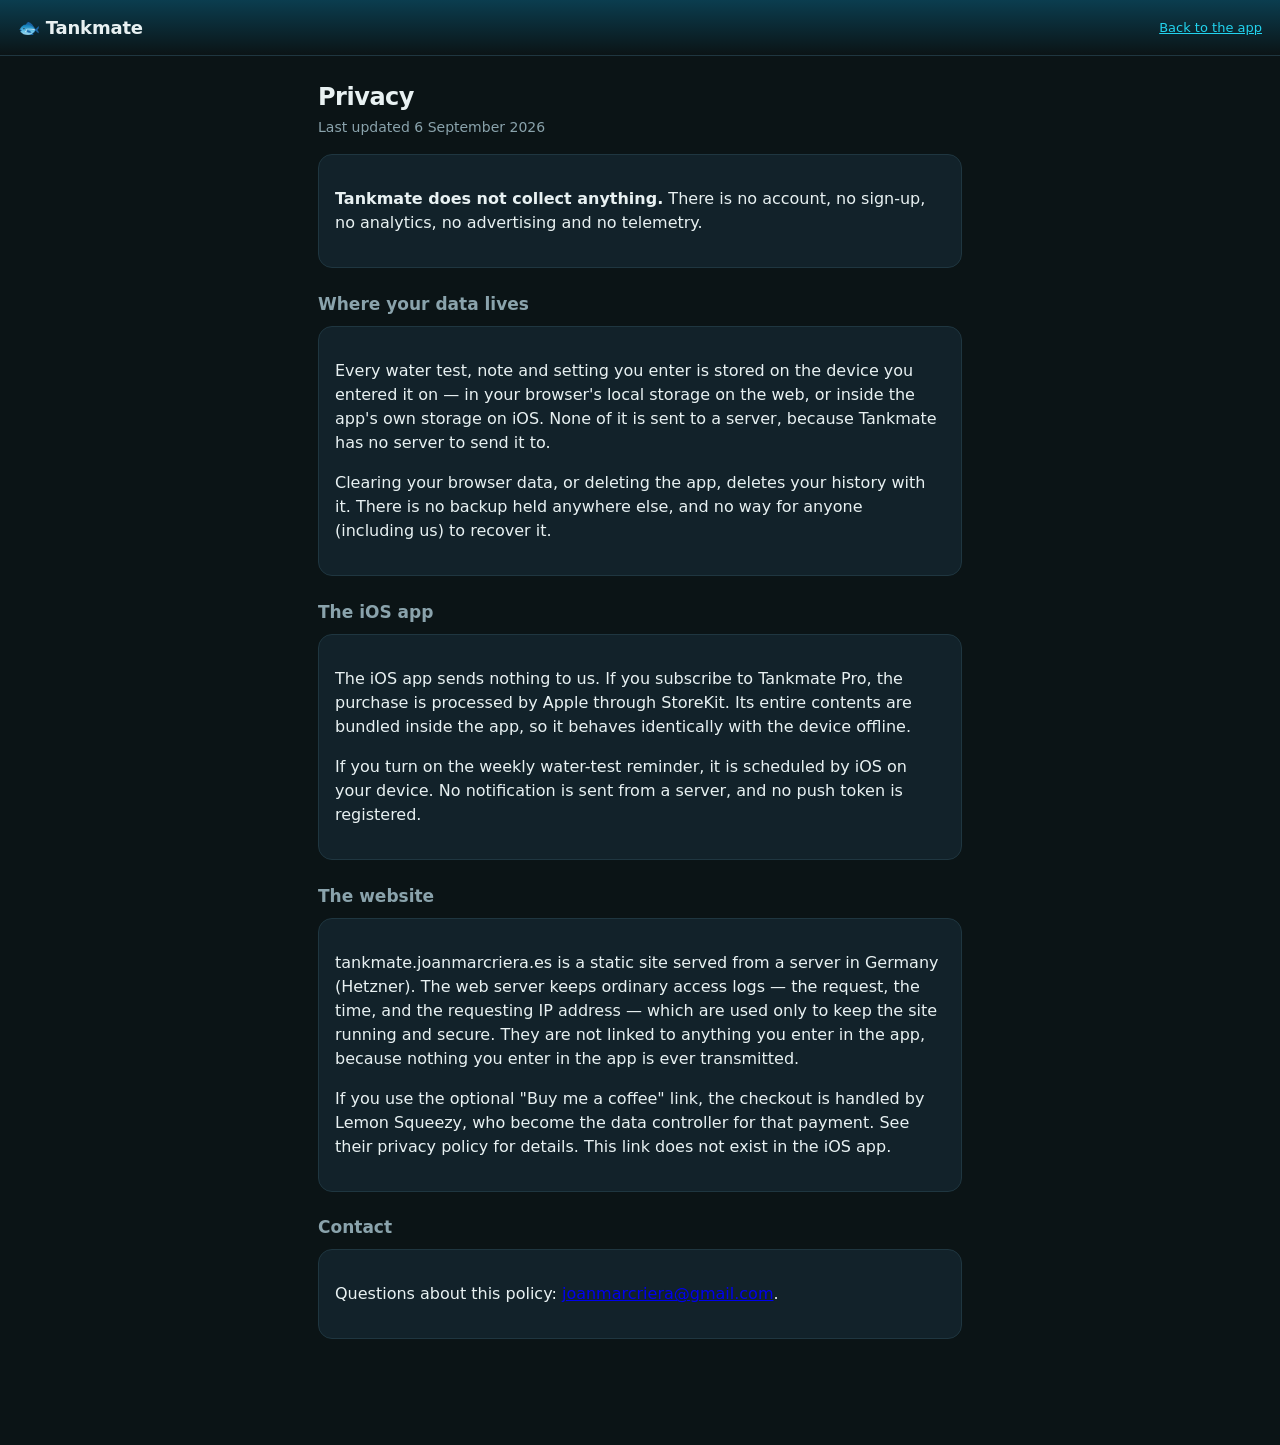
==== privacy/index.html @ 929bdd1d "docs(privacy): stop claiming the iOS app makes no network requests The app uses StoreKit for the opt" ====
<!doctype html>
<html lang="en">
<head>
<meta charset="utf-8">
<meta name="viewport" content="width=device-width, initial-scale=1, viewport-fit=cover">
<meta name="theme-color" content="#0b3d4f">
<title>Privacy — Tankmate</title>
<link rel="stylesheet" href="../styles.css">
</head>
<body>
<header>
  <div class="brand">🐟 <b>Tankmate</b></div>
  <div class="tankname"><a href="../" style="color:var(--acc)">Back to the app</a></div>
</header>
<main>
  <h1>Privacy</h1>
  <p class="sub">Last updated 6 September 2026</p>

  <div class="card">
    <p><b>Tankmate does not collect anything.</b> There is no account, no sign-up, no analytics,
    no advertising and no telemetry.</p>
  </div>

  <h2>Where your data lives</h2>
  <div class="card">
    <p>Every water test, note and setting you enter is stored on the device you entered it on —
    in your browser's local storage on the web, or inside the app's own storage on iOS. None of it
    is sent to a server, because Tankmate has no server to send it to.</p>
    <p>Clearing your browser data, or deleting the app, deletes your history with it. There is no
    backup held anywhere else, and no way for anyone (including us) to recover it.</p>
  </div>

  <h2>The iOS app</h2>
  <div class="card">
    <p>The iOS app sends nothing to us. If you subscribe to Tankmate Pro, the purchase is
    processed by Apple through StoreKit. Its entire contents are bundled inside the
    app, so it behaves identically with the device offline.</p>
    <p>If you turn on the weekly water-test reminder, it is scheduled by iOS on your device.
    No notification is sent from a server, and no push token is registered.</p>
  </div>

  <h2>The website</h2>
  <div class="card">
    <p>tankmate.joanmarcriera.es is a static site served from a server in Germany (Hetzner). The
    web server keeps ordinary access logs — the request, the time, and the requesting IP address —
    which are used only to keep the site running and secure. They are not linked to anything you
    enter in the app, because nothing you enter in the app is ever transmitted.</p>
    <p>If you use the optional "Buy me a coffee" link, the checkout is handled by Lemon Squeezy,
    who become the data controller for that payment. See their privacy policy for details. This
    link does not exist in the iOS app.</p>
  </div>

  <h2>Contact</h2>
  <div class="card">
    <p>Questions about this policy: <a href="mailto:joanmarcriera@gmail.com">joanmarcriera@gmail.com</a>.</p>
  </div>
</main>
</body>
</html>
---- styles.css ----
:root{
  --bg:#0b1416; --panel:#12222a; --panel2:#0f1c22; --line:#1f3640; --ink:#e8f1f2; --mut:#8aa3ac;
  --good:#34d399; --warn:#fbbf24; --bad:#f87171; --acc:#22d3ee; --acc-d:#0b3d4f;
}
*{box-sizing:border-box} html,body{margin:0}
body{font:16px/1.5 system-ui,-apple-system,Segoe UI,Roboto,sans-serif;background:var(--bg);color:var(--ink);padding-bottom:74px}
/* The top padding picks up the device's safe-area inset so the header clears the
   status bar / Dynamic Island when Tankmate runs full-screen: added to the Home
   Screen on iOS, or inside the native iOS app. env() is 0 in a normal browser
   tab, so this is a no-op on the website. */
header{position:sticky;top:0;z-index:5;display:flex;justify-content:space-between;align-items:center;
  padding:14px 18px;padding-top:calc(14px + env(safe-area-inset-top));
  background:linear-gradient(180deg,var(--acc-d),#0b1416);border-bottom:1px solid var(--line)}
.brand{font-size:18px} .brand b{letter-spacing:-.01em}
.tankname{font-size:13px;color:var(--mut)}
main{max-width:680px;margin:0 auto;padding:18px}
.tab{display:none} .tab.active{display:block;animation:f .2s ease}
@keyframes f{from{opacity:0;transform:translateY(4px)}to{opacity:1}}
h1{font-size:24px;margin:.2em 0 .1em;letter-spacing:-.02em} h2{font-size:17px;margin:1.4em 0 .5em;color:var(--mut)}
.sub{color:var(--mut);margin:0 0 16px;font-size:14px} em{color:var(--acc);font-style:normal}
.card{background:var(--panel);border:1px solid var(--line);border-radius:14px;padding:16px;margin-bottom:14px}
.card.hero{background:linear-gradient(135deg,#123,var(--panel));border-color:var(--acc-d)}
label{display:block;font-size:12px;color:var(--mut);margin:0 0 4px}
input,textarea,select{width:100%;padding:11px;border-radius:9px;border:1px solid var(--line);background:var(--panel2);color:var(--ink);font:inherit}
.row{margin-bottom:12px} .grid2{display:grid;grid-template-columns:1fr 1fr;gap:12px;margin-bottom:12px}
textarea{min-height:54px;margin-bottom:12px;resize:vertical}
button{cursor:pointer;border:none;border-radius:10px;background:var(--acc);color:#022;font-weight:700;padding:12px 16px;font-size:15px;width:100%}
button:hover{filter:brightness(1.08)}
.verdict{border-left:4px solid var(--mut);border-radius:10px;padding:12px 14px;margin:10px 0;background:var(--panel)}
.verdict.good{border-color:var(--good)} .verdict.warn{border-color:var(--warn)} .verdict.bad{border-color:var(--bad)}
.verdict .top{display:flex;justify-content:space-between;align-items:baseline;font-weight:700}
.verdict .v{font-size:13px;padding:2px 8px;border-radius:99px}
.verdict.good .v{background:rgba(52,211,153,.15);color:var(--good)}
.verdict.warn .v{background:rgba(251,191,36,.15);color:var(--warn)}
.verdict.bad .v{background:rgba(248,113,113,.15);color:var(--bad)}
.verdict p{margin:.4em 0 0;font-size:14px;color:var(--ink)}
.verdict .act{margin-top:.5em;font-size:13px;color:var(--mut)}
.history .h{display:flex;justify-content:space-between;padding:10px 0;border-bottom:1px dashed var(--line);font-size:14px}
.history .h .d{color:var(--mut)} .history .h .vals{font-variant-numeric:tabular-nums}
.dot{display:inline-block;width:9px;height:9px;border-radius:99px;margin-left:5px;vertical-align:middle}
.dot.good{background:var(--good)} .dot.warn{background:var(--warn)} .dot.bad{background:var(--bad)}
.trend{display:flex;justify-content:space-between;align-items:center}
.trend .big{font-size:26px;font-weight:800} .trend small{color:var(--mut)}
.pb{border:1px solid var(--line);border-radius:12px;margin-bottom:10px;overflow:hidden}
.pb summary{padding:14px;font-weight:700;cursor:pointer;list-style:none;display:flex;justify-content:space-between}
.pb summary::-webkit-details-marker{display:none}
.pb[open] summary{border-bottom:1px solid var(--line)}
.pb .body{padding:14px} .pb .first{color:var(--bad);font-weight:600} .pb .then{color:var(--mut);font-size:14px;margin-top:6px}
.rot{display:flex;justify-content:space-between;padding:11px 14px;border:1px solid var(--line);border-radius:10px;margin-bottom:8px}
.rot.today{border-color:var(--acc);background:rgba(34,211,238,.07)}
.rot .day{font-weight:700;width:46px} .rot .food{flex:1} .rot .port{color:var(--mut);font-size:13px;text-align:right}
.sheet{background:#fff;color:#111;border-radius:12px;padding:20px;font-size:14px;line-height:1.6}
.sheet h3{margin:.2em 0} .sheet ul{padding-left:18px} .sheet .box{border:1px dashed #999;border-radius:8px;padding:10px;margin:10px 0}
.sheet .print{background:#0b3d4f;color:#fff}
.tabbar{position:fixed;bottom:0;left:0;right:0;display:flex;background:var(--panel2);border-top:1px solid var(--line);padding-bottom:env(safe-area-inset-bottom)}
.tabbar button{flex:1;background:none;color:var(--mut);font-weight:600;font-size:11px;display:flex;flex-direction:column;align-items:center;gap:2px;padding:9px 0;border-radius:0}
.tabbar button span{font-size:11px} .tabbar button.active{color:var(--acc)}
canvas{width:100%} .legend{display:flex;gap:14px;flex-wrap:wrap;font-size:12px;color:var(--mut);margin-top:8px}
.legend i{display:inline-block;width:10px;height:3px;margin-right:4px;vertical-align:middle}
.empty{color:var(--mut);font-size:14px;text-align:center;padding:20px}
/* Native-iOS tank switcher (only rendered when the shell reports itself). */
#tankswitch{background:var(--panel);color:var(--ink);border:1px solid var(--line);border-radius:8px;
  font:inherit;font-size:13px;padding:4px 6px;max-width:42vw}
/* Install nudge: dismissible bar above the tab bar, shown after the first saved test. */
.nudge{position:fixed;left:0;right:0;bottom:calc(58px + env(safe-area-inset-bottom));z-index:5;display:flex;align-items:center;gap:8px;
  max-width:680px;margin:0 auto;padding:10px 12px;background:var(--panel2);border:1px solid var(--acc);border-radius:10px;font-size:13px}
.nudge[hidden]{display:none}
/* Bar (~45px; ~75px when the text wraps on narrow screens) sits above the 58px tab bar: keep content scrollable past it. */
body.has-nudge{padding-bottom:calc(150px + env(safe-area-inset-bottom))}
.nudge span{flex:1} .nudge button{flex:none;width:auto;padding:6px 10px;font-size:13px}
.nudge #nudge-close{background:none;color:var(--mut)}
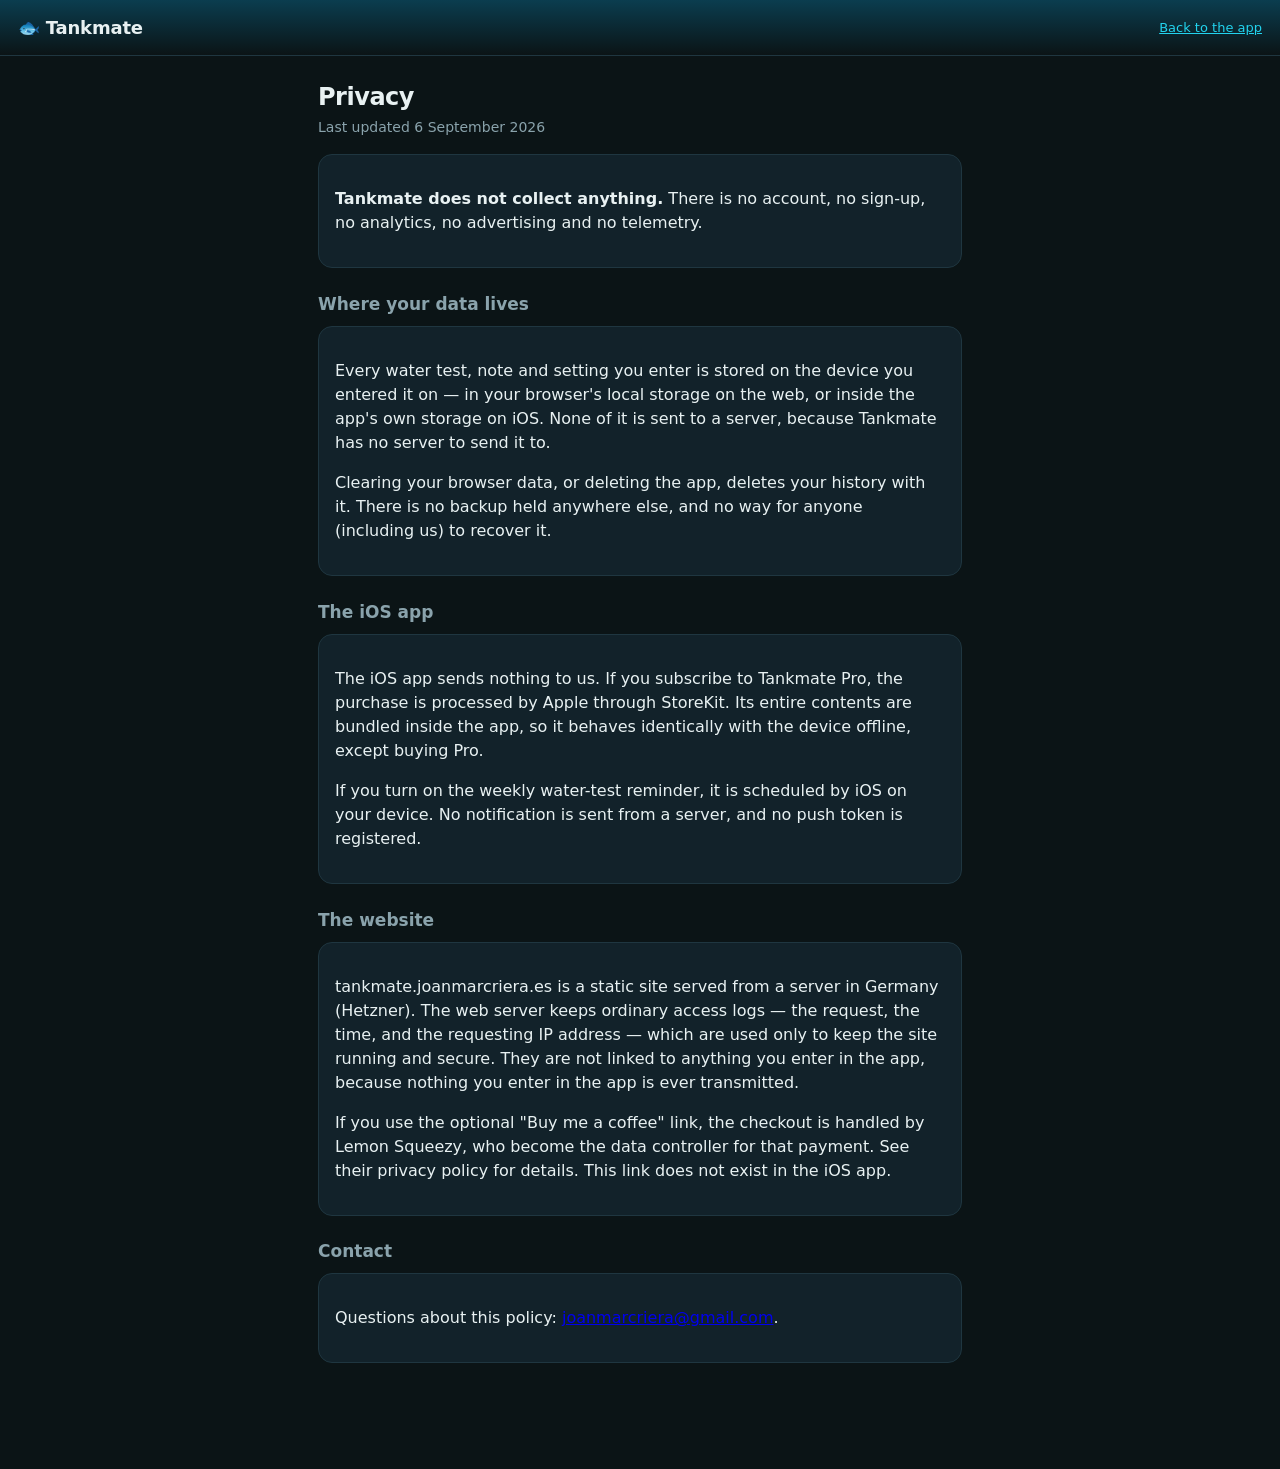
==== commit 1c2cf361: "docs(privacy): note that buying Pro needs a connection The App Store description and the privacy pag" ====
--- a/privacy/index.html
+++ b/privacy/index.html
@@ -34,7 +34,7 @@
   <div class="card">
     <p>The iOS app sends nothing to us. If you subscribe to Tankmate Pro, the purchase is
     processed by Apple through StoreKit. Its entire contents are bundled inside the
-    app, so it behaves identically with the device offline.</p>
+    app, so it behaves identically with the device offline, except buying Pro.</p>
     <p>If you turn on the weekly water-test reminder, it is scheduled by iOS on your device.
     No notification is sent from a server, and no push token is registered.</p>
   </div>
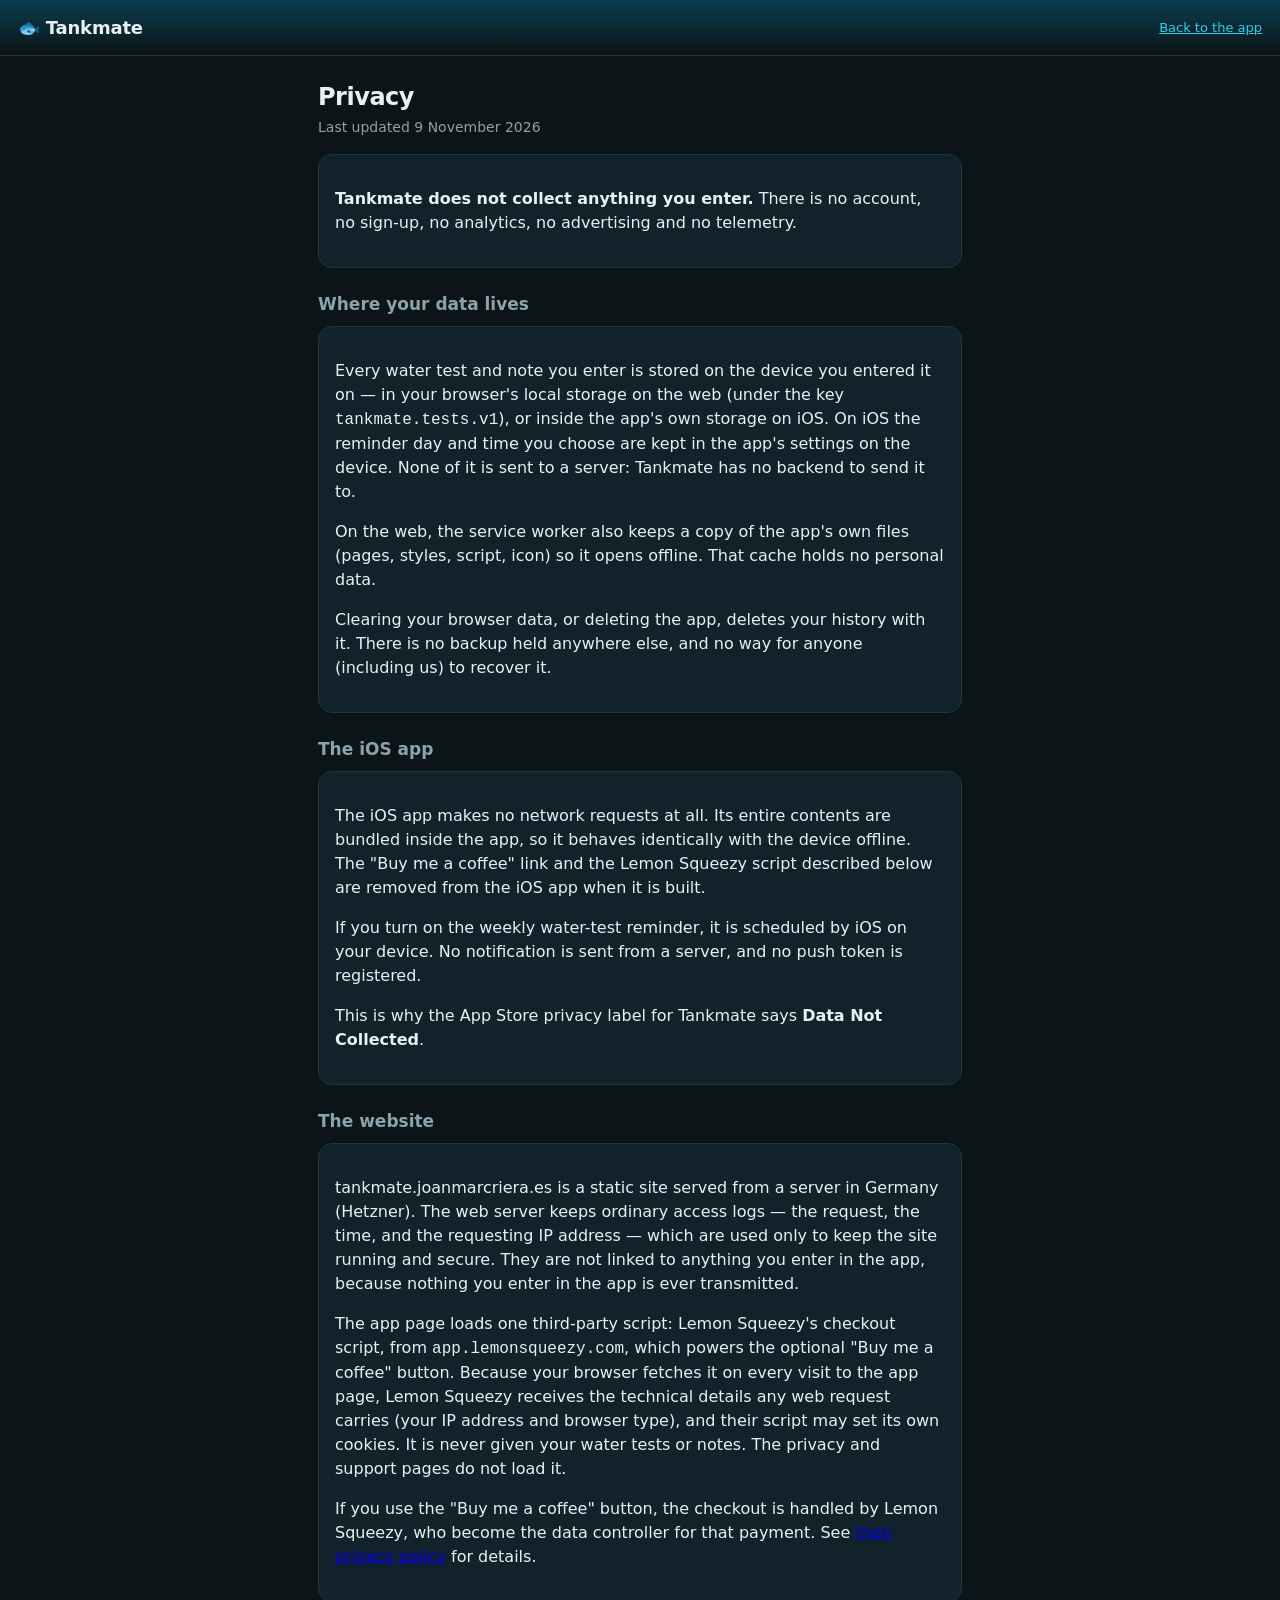
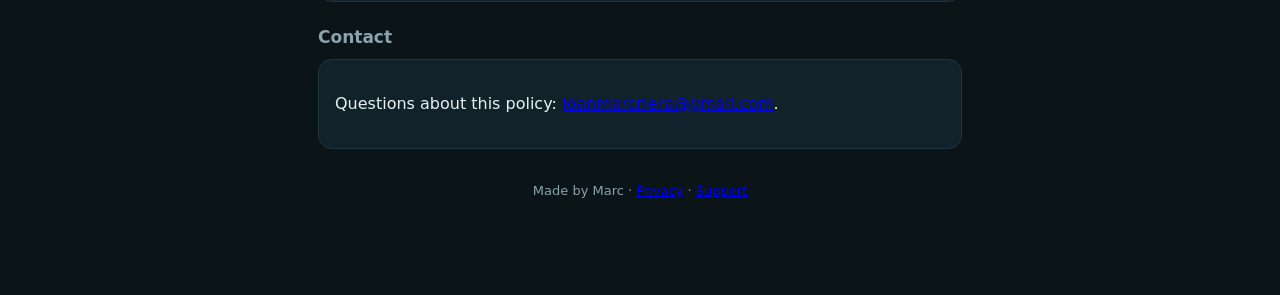
==== commit e63d02ff: "docs(site): make the privacy and support pages match what the app does Privacy: disclose the Lemon S" ====
--- a/privacy/index.html
+++ b/privacy/index.html
@@ -5,6 +5,14 @@
 <meta name="viewport" content="width=device-width, initial-scale=1, viewport-fit=cover">
 <meta name="theme-color" content="#0b3d4f">
 <title>Privacy — Tankmate</title>
+<meta name="description" content="What Tankmate stores, where it lives, and what the website and the iOS app send: nothing you enter ever leaves your device.">
+<link rel="canonical" href="https://tankmate.joanmarcriera.es/privacy/">
+<meta property="og:type" content="website">
+<meta property="og:site_name" content="Tankmate">
+<meta property="og:title" content="Privacy — Tankmate">
+<meta property="og:description" content="What Tankmate stores, where it lives, and what the website and the iOS app send: nothing you enter ever leaves your device.">
+<meta property="og:url" content="https://tankmate.joanmarcriera.es/privacy/">
+<link rel="icon" href="../icon.svg" type="image/svg+xml">
 <link rel="stylesheet" href="../styles.css">
 </head>
 <body>
@@ -14,29 +22,33 @@
 </header>
 <main>
   <h1>Privacy</h1>
-  <p class="sub">Last updated 6 September 2026</p>
+  <p class="sub">Last updated 9 November 2026</p>
 
   <div class="card">
-    <p><b>Tankmate does not collect anything.</b> There is no account, no sign-up, no analytics,
-    no advertising and no telemetry.</p>
+    <p><b>Tankmate does not collect anything you enter.</b> There is no account, no sign-up, no
+    analytics, no advertising and no telemetry.</p>
   </div>
 
   <h2>Where your data lives</h2>
   <div class="card">
-    <p>Every water test, note and setting you enter is stored on the device you entered it on —
-    in your browser's local storage on the web, or inside the app's own storage on iOS. None of it
-    is sent to a server, because Tankmate has no server to send it to.</p>
+    <p>Every water test and note you enter is stored on the device you entered it on — in your
+    browser's local storage on the web (under the key <code>tankmate.tests.v1</code>), or inside
+    the app's own storage on iOS. On iOS the reminder day and time you choose are kept in the app's
+    settings on the device. None of it is sent to a server: Tankmate has no backend to send it to.</p>
+    <p>On the web, the service worker also keeps a copy of the app's own files (pages, styles,
+    script, icon) so it opens offline. That cache holds no personal data.</p>
     <p>Clearing your browser data, or deleting the app, deletes your history with it. There is no
     backup held anywhere else, and no way for anyone (including us) to recover it.</p>
   </div>
 
   <h2>The iOS app</h2>
   <div class="card">
-    <p>The iOS app sends nothing to us. If you subscribe to Tankmate Pro, the purchase is
-    processed by Apple through StoreKit. Its entire contents are bundled inside the
-    app, so it behaves identically with the device offline, except buying Pro.</p>
+    <p>The iOS app makes no network requests at all. Its entire contents are bundled inside the
+    app, so it behaves identically with the device offline. The "Buy me a coffee" link and the
+    Lemon Squeezy script described below are removed from the iOS app when it is built.</p>
     <p>If you turn on the weekly water-test reminder, it is scheduled by iOS on your device.
     No notification is sent from a server, and no push token is registered.</p>
+    <p>This is why the App Store privacy label for Tankmate says <b>Data Not Collected</b>.</p>
   </div>
 
   <h2>The website</h2>
@@ -45,15 +57,24 @@
     web server keeps ordinary access logs — the request, the time, and the requesting IP address —
     which are used only to keep the site running and secure. They are not linked to anything you
     enter in the app, because nothing you enter in the app is ever transmitted.</p>
-    <p>If you use the optional "Buy me a coffee" link, the checkout is handled by Lemon Squeezy,
-    who become the data controller for that payment. See their privacy policy for details. This
-    link does not exist in the iOS app.</p>
+    <p>The app page loads one third-party script: Lemon Squeezy's checkout script, from
+    <code>app.lemonsqueezy.com</code>, which powers the optional "Buy me a coffee" button. Because
+    your browser fetches it on every visit to the app page, Lemon Squeezy receives the technical
+    details any web request carries (your IP address and browser type), and their script may set
+    its own cookies. It is never given your water tests or notes. The privacy and support pages do
+    not load it.</p>
+    <p>If you use the "Buy me a coffee" button, the checkout is handled by Lemon Squeezy, who
+    become the data controller for that payment. See
+    <a href="https://www.lemonsqueezy.com/privacy">their privacy policy</a> for details.</p>
   </div>
 
   <h2>Contact</h2>
   <div class="card">
     <p>Questions about this policy: <a href="mailto:joanmarcriera@gmail.com">joanmarcriera@gmail.com</a>.</p>
   </div>
+<footer style="text-align:center;color:var(--mut);font-size:13px;padding:18px 0 4px">
+    Made by Marc · <a href="../privacy/">Privacy</a> · <a href="../support/">Support</a>
+  </footer>
 </main>
 </body>
 </html>
--- a/styles.css
+++ b/styles.css
@@ -58,14 +58,7 @@
 canvas{width:100%} .legend{display:flex;gap:14px;flex-wrap:wrap;font-size:12px;color:var(--mut);margin-top:8px}
 .legend i{display:inline-block;width:10px;height:3px;margin-right:4px;vertical-align:middle}
 .empty{color:var(--mut);font-size:14px;text-align:center;padding:20px}
-/* Native-iOS tank switcher (only rendered when the shell reports itself). */
-#tankswitch{background:var(--panel);color:var(--ink);border:1px solid var(--line);border-radius:8px;
-  font:inherit;font-size:13px;padding:4px 6px;max-width:42vw}
-/* Install nudge: dismissible bar above the tab bar, shown after the first saved test. */
-.nudge{position:fixed;left:0;right:0;bottom:calc(58px + env(safe-area-inset-bottom));z-index:5;display:flex;align-items:center;gap:8px;
-  max-width:680px;margin:0 auto;padding:10px 12px;background:var(--panel2);border:1px solid var(--acc);border-radius:10px;font-size:13px}
-.nudge[hidden]{display:none}
-/* Bar (~45px; ~75px when the text wraps on narrow screens) sits above the 58px tab bar: keep content scrollable past it. */
-body.has-nudge{padding-bottom:calc(150px + env(safe-area-inset-bottom))}
-.nudge span{flex:1} .nudge button{flex:none;width:auto;padding:6px 10px;font-size:13px}
-.nudge #nudge-close{background:none;color:var(--mut)}
+/* Keyboard focus must be visible on the dark theme (buttons, inputs, playbook summaries). */
+:focus-visible{outline:2px solid var(--acc);outline-offset:2px}
+.sheet :focus-visible{outline-color:#0b3d4f}
+@media (prefers-reduced-motion:reduce){.tab.active{animation:none}}
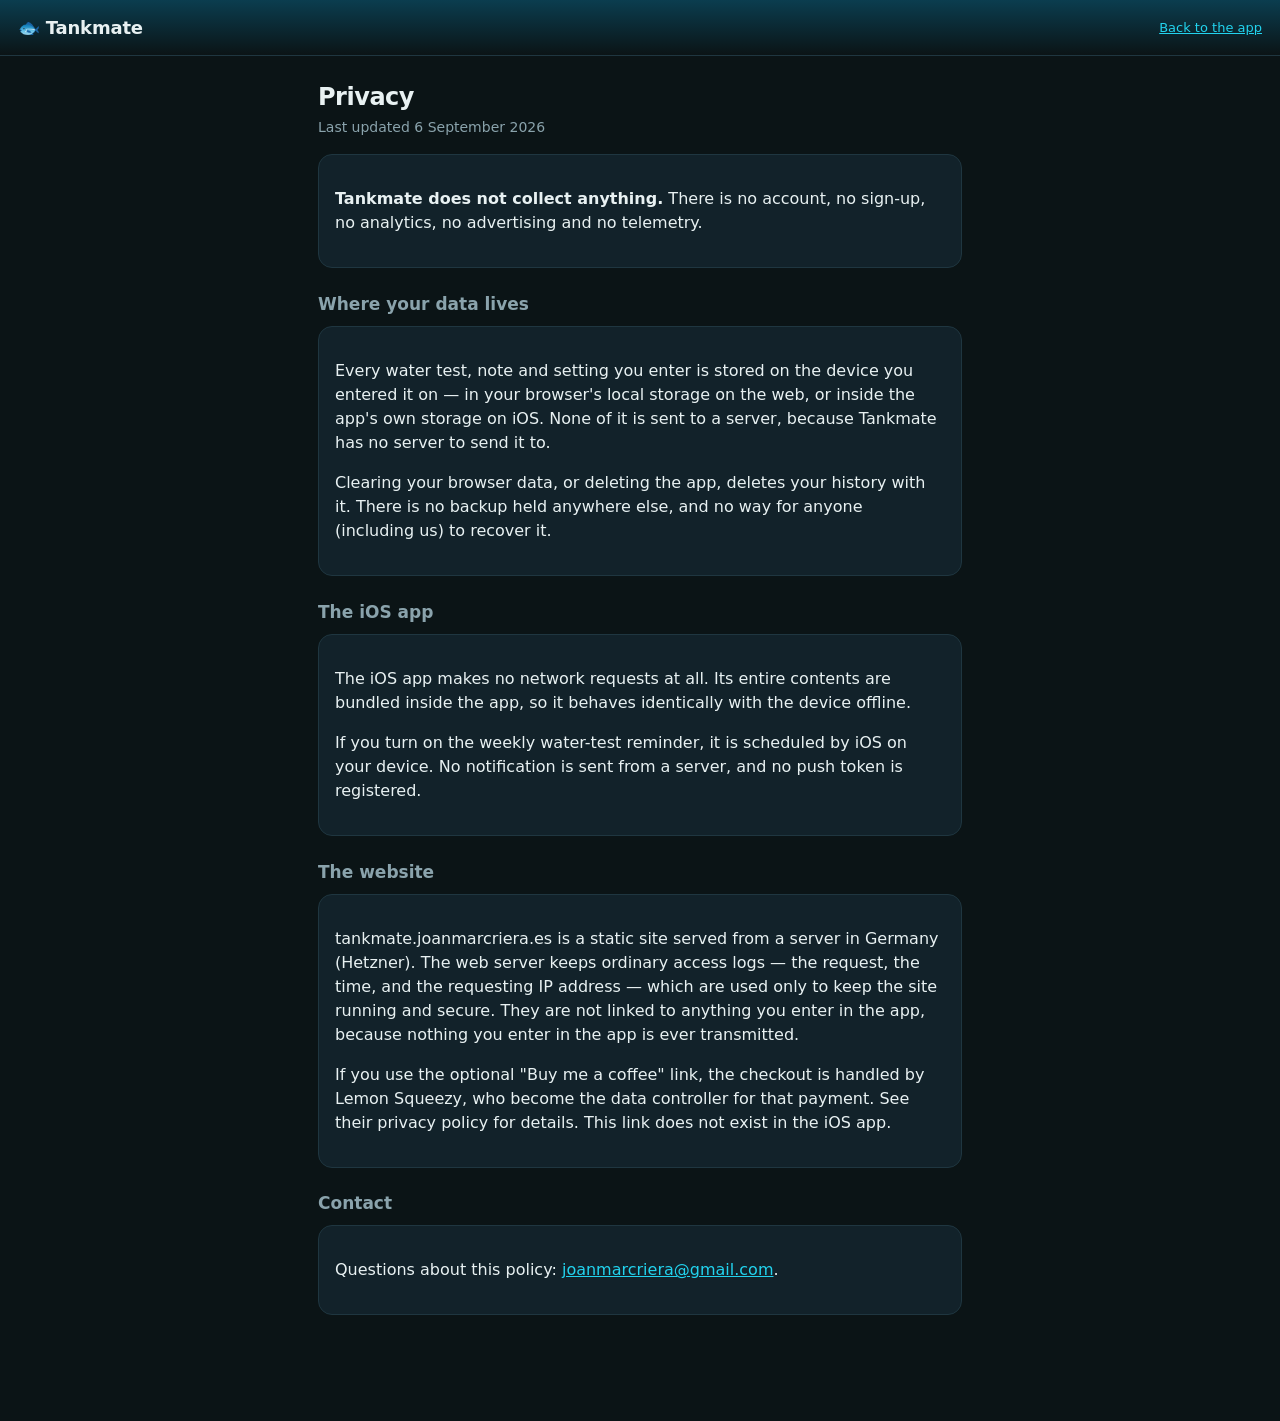
==== commit bd911571: "feat(security): add a script-free Content-Security-Policy to the privacy and support pages Co-Author" ====
--- a/privacy/index.html
+++ b/privacy/index.html
@@ -2,17 +2,11 @@
 <html lang="en">
 <head>
 <meta charset="utf-8">
+<!-- This page loads no scripts and nothing from other sites; the policy makes that a guarantee. -->
+<meta http-equiv="Content-Security-Policy" content="default-src 'none'; style-src 'self' 'unsafe-inline'; img-src 'self'; base-uri 'none'; form-action 'none'">
 <meta name="viewport" content="width=device-width, initial-scale=1, viewport-fit=cover">
 <meta name="theme-color" content="#0b3d4f">
 <title>Privacy — Tankmate</title>
-<meta name="description" content="What Tankmate stores, where it lives, and what the website and the iOS app send: nothing you enter ever leaves your device.">
-<link rel="canonical" href="https://tankmate.joanmarcriera.es/privacy/">
-<meta property="og:type" content="website">
-<meta property="og:site_name" content="Tankmate">
-<meta property="og:title" content="Privacy — Tankmate">
-<meta property="og:description" content="What Tankmate stores, where it lives, and what the website and the iOS app send: nothing you enter ever leaves your device.">
-<meta property="og:url" content="https://tankmate.joanmarcriera.es/privacy/">
-<link rel="icon" href="../icon.svg" type="image/svg+xml">
 <link rel="stylesheet" href="../styles.css">
 </head>
 <body>
@@ -22,21 +16,18 @@
 </header>
 <main>
   <h1>Privacy</h1>
-  <p class="sub">Last updated 9 November 2026</p>
+  <p class="sub">Last updated 6 September 2026</p>
 
   <div class="card">
-    <p><b>Tankmate does not collect anything you enter.</b> There is no account, no sign-up, no
-    analytics, no advertising and no telemetry.</p>
+    <p><b>Tankmate does not collect anything.</b> There is no account, no sign-up, no analytics,
+    no advertising and no telemetry.</p>
   </div>
 
   <h2>Where your data lives</h2>
   <div class="card">
-    <p>Every water test and note you enter is stored on the device you entered it on — in your
-    browser's local storage on the web (under the key <code>tankmate.tests.v1</code>), or inside
-    the app's own storage on iOS. On iOS the reminder day and time you choose are kept in the app's
-    settings on the device. None of it is sent to a server: Tankmate has no backend to send it to.</p>
-    <p>On the web, the service worker also keeps a copy of the app's own files (pages, styles,
-    script, icon) so it opens offline. That cache holds no personal data.</p>
+    <p>Every water test, note and setting you enter is stored on the device you entered it on —
+    in your browser's local storage on the web, or inside the app's own storage on iOS. None of it
+    is sent to a server, because Tankmate has no server to send it to.</p>
     <p>Clearing your browser data, or deleting the app, deletes your history with it. There is no
     backup held anywhere else, and no way for anyone (including us) to recover it.</p>
   </div>
@@ -44,11 +35,9 @@
   <h2>The iOS app</h2>
   <div class="card">
     <p>The iOS app makes no network requests at all. Its entire contents are bundled inside the
-    app, so it behaves identically with the device offline. The "Buy me a coffee" link and the
-    Lemon Squeezy script described below are removed from the iOS app when it is built.</p>
+    app, so it behaves identically with the device offline.</p>
     <p>If you turn on the weekly water-test reminder, it is scheduled by iOS on your device.
     No notification is sent from a server, and no push token is registered.</p>
-    <p>This is why the App Store privacy label for Tankmate says <b>Data Not Collected</b>.</p>
   </div>
 
   <h2>The website</h2>
@@ -57,24 +46,15 @@
     web server keeps ordinary access logs — the request, the time, and the requesting IP address —
     which are used only to keep the site running and secure. They are not linked to anything you
     enter in the app, because nothing you enter in the app is ever transmitted.</p>
-    <p>The app page loads one third-party script: Lemon Squeezy's checkout script, from
-    <code>app.lemonsqueezy.com</code>, which powers the optional "Buy me a coffee" button. Because
-    your browser fetches it on every visit to the app page, Lemon Squeezy receives the technical
-    details any web request carries (your IP address and browser type), and their script may set
-    its own cookies. It is never given your water tests or notes. The privacy and support pages do
-    not load it.</p>
-    <p>If you use the "Buy me a coffee" button, the checkout is handled by Lemon Squeezy, who
-    become the data controller for that payment. See
-    <a href="https://www.lemonsqueezy.com/privacy">their privacy policy</a> for details.</p>
+    <p>If you use the optional "Buy me a coffee" link, the checkout is handled by Lemon Squeezy,
+    who become the data controller for that payment. See their privacy policy for details. This
+    link does not exist in the iOS app.</p>
   </div>
 
   <h2>Contact</h2>
   <div class="card">
     <p>Questions about this policy: <a href="mailto:joanmarcriera@gmail.com">joanmarcriera@gmail.com</a>.</p>
   </div>
-<footer style="text-align:center;color:var(--mut);font-size:13px;padding:18px 0 4px">
-    Made by Marc · <a href="../privacy/">Privacy</a> · <a href="../support/">Support</a>
-  </footer>
 </main>
 </body>
 </html>
--- a/styles.css
+++ b/styles.css
@@ -1,8 +1,16 @@
 :root{
   --bg:#0b1416; --panel:#12222a; --panel2:#0f1c22; --line:#1f3640; --ink:#e8f1f2; --mut:#8aa3ac;
   --good:#34d399; --warn:#fbbf24; --bad:#f87171; --acc:#22d3ee; --acc-d:#0b3d4f;
+  /* Form-field outline: >= 3:1 against --panel/--panel2 (WCAG 1.4.11 non-text contrast). */
+  --field:#557785;
 }
 *{box-sizing:border-box} html,body{margin:0}
+/* Keep focused / scrolled-to elements clear of the sticky header and fixed tab bar (WCAG 2.4.11). */
+html{scroll-padding-top:calc(64px + env(safe-area-inset-top));scroll-padding-bottom:calc(74px + env(safe-area-inset-bottom))}
+/* Default link blue is 1.98:1 on the dark background; use the accent (10.3:1). */
+a{color:var(--acc)}
+/* Text for screen readers only (e.g. the verdict behind a coloured dot). */
+.sr-only{position:absolute;width:1px;height:1px;padding:0;margin:-1px;overflow:hidden;clip:rect(0 0 0 0);white-space:nowrap;border:0}
 body{font:16px/1.5 system-ui,-apple-system,Segoe UI,Roboto,sans-serif;background:var(--bg);color:var(--ink);padding-bottom:74px}
 /* The top padding picks up the device's safe-area inset so the header clears the
    status bar / Dynamic Island when Tankmate runs full-screen: added to the Home
@@ -21,7 +29,7 @@
 .card{background:var(--panel);border:1px solid var(--line);border-radius:14px;padding:16px;margin-bottom:14px}
 .card.hero{background:linear-gradient(135deg,#123,var(--panel));border-color:var(--acc-d)}
 label{display:block;font-size:12px;color:var(--mut);margin:0 0 4px}
-input,textarea,select{width:100%;padding:11px;border-radius:9px;border:1px solid var(--line);background:var(--panel2);color:var(--ink);font:inherit}
+input,textarea,select{width:100%;padding:11px;border-radius:9px;border:1px solid var(--field);background:var(--panel2);color:var(--ink);font:inherit}
 .row{margin-bottom:12px} .grid2{display:grid;grid-template-columns:1fr 1fr;gap:12px;margin-bottom:12px}
 textarea{min-height:54px;margin-bottom:12px;resize:vertical}
 button{cursor:pointer;border:none;border-radius:10px;background:var(--acc);color:#022;font-weight:700;padding:12px 16px;font-size:15px;width:100%}
@@ -50,15 +58,12 @@
 .rot.today{border-color:var(--acc);background:rgba(34,211,238,.07)}
 .rot .day{font-weight:700;width:46px} .rot .food{flex:1} .rot .port{color:var(--mut);font-size:13px;text-align:right}
 .sheet{background:#fff;color:#111;border-radius:12px;padding:20px;font-size:14px;line-height:1.6}
-.sheet h3{margin:.2em 0} .sheet ul{padding-left:18px} .sheet .box{border:1px dashed #999;border-radius:8px;padding:10px;margin:10px 0}
+.sheet h2{margin:.2em 0;font-size:1.17em;color:inherit} .sheet ul{padding-left:18px} .sheet .box{border:1px dashed #999;border-radius:8px;padding:10px;margin:10px 0}
 .sheet .print{background:#0b3d4f;color:#fff}
+.sheet a{color:#0b3d4f}
 .tabbar{position:fixed;bottom:0;left:0;right:0;display:flex;background:var(--panel2);border-top:1px solid var(--line);padding-bottom:env(safe-area-inset-bottom)}
 .tabbar button{flex:1;background:none;color:var(--mut);font-weight:600;font-size:11px;display:flex;flex-direction:column;align-items:center;gap:2px;padding:9px 0;border-radius:0}
 .tabbar button span{font-size:11px} .tabbar button.active{color:var(--acc)}
 canvas{width:100%} .legend{display:flex;gap:14px;flex-wrap:wrap;font-size:12px;color:var(--mut);margin-top:8px}
 .legend i{display:inline-block;width:10px;height:3px;margin-right:4px;vertical-align:middle}
 .empty{color:var(--mut);font-size:14px;text-align:center;padding:20px}
-/* Keyboard focus must be visible on the dark theme (buttons, inputs, playbook summaries). */
-:focus-visible{outline:2px solid var(--acc);outline-offset:2px}
-.sheet :focus-visible{outline-color:#0b3d4f}
-@media (prefers-reduced-motion:reduce){.tab.active{animation:none}}
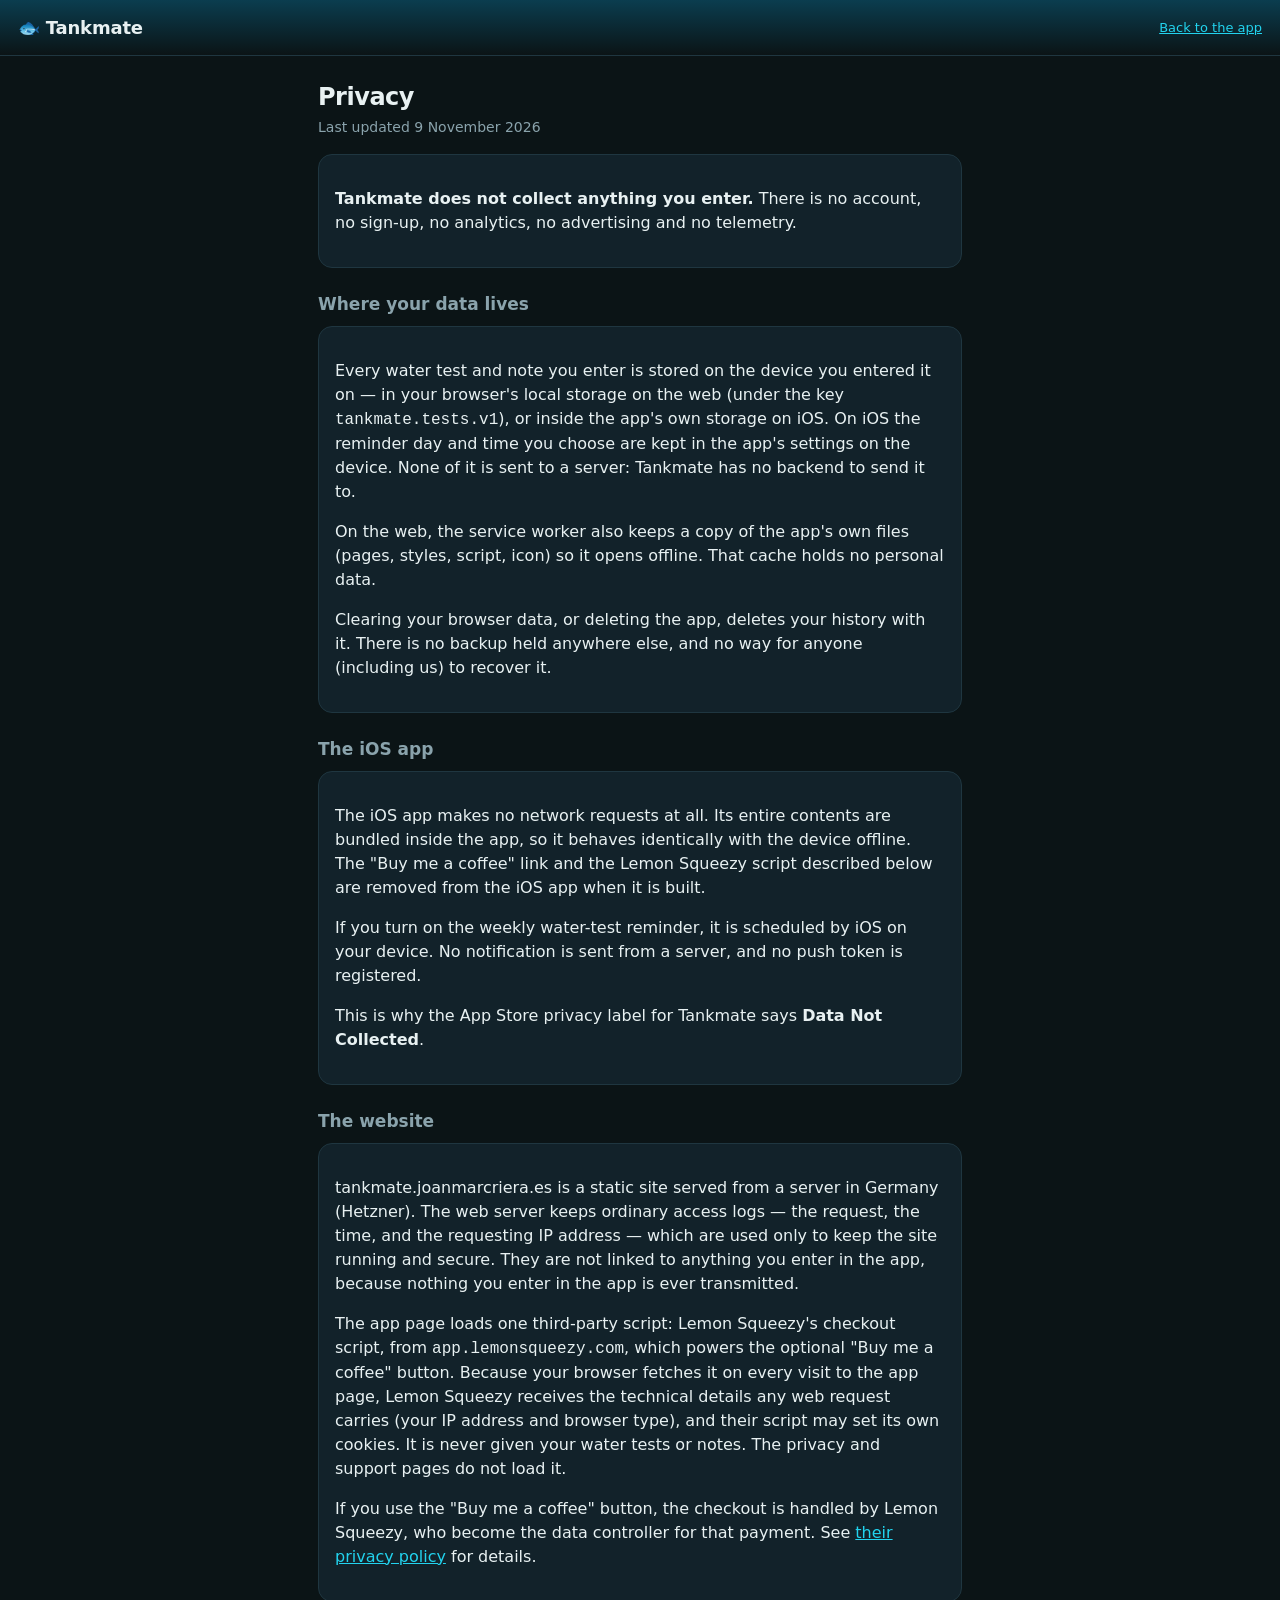
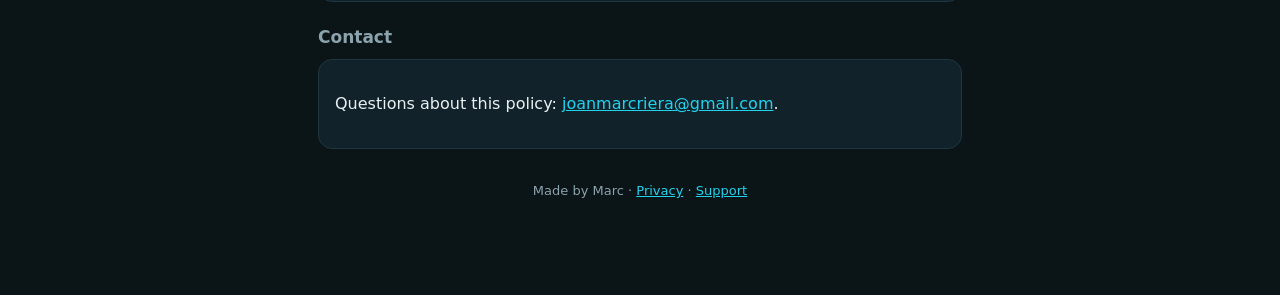
==== commit 458cd651: "chore: merge security-review branch (#12) into calc-correctness Co-Authored-By: Claude Opus 5.5 <nor" ====
--- a/privacy/index.html
+++ b/privacy/index.html
@@ -7,6 +7,14 @@
 <meta name="viewport" content="width=device-width, initial-scale=1, viewport-fit=cover">
 <meta name="theme-color" content="#0b3d4f">
 <title>Privacy — Tankmate</title>
+<meta name="description" content="What Tankmate stores, where it lives, and what the website and the iOS app send: nothing you enter ever leaves your device.">
+<link rel="canonical" href="https://tankmate.joanmarcriera.es/privacy/">
+<meta property="og:type" content="website">
+<meta property="og:site_name" content="Tankmate">
+<meta property="og:title" content="Privacy — Tankmate">
+<meta property="og:description" content="What Tankmate stores, where it lives, and what the website and the iOS app send: nothing you enter ever leaves your device.">
+<meta property="og:url" content="https://tankmate.joanmarcriera.es/privacy/">
+<link rel="icon" href="../icon.svg" type="image/svg+xml">
 <link rel="stylesheet" href="../styles.css">
 </head>
 <body>
@@ -16,18 +24,21 @@
 </header>
 <main>
   <h1>Privacy</h1>
-  <p class="sub">Last updated 6 September 2026</p>
+  <p class="sub">Last updated 9 November 2026</p>
 
   <div class="card">
-    <p><b>Tankmate does not collect anything.</b> There is no account, no sign-up, no analytics,
-    no advertising and no telemetry.</p>
+    <p><b>Tankmate does not collect anything you enter.</b> There is no account, no sign-up, no
+    analytics, no advertising and no telemetry.</p>
   </div>
 
   <h2>Where your data lives</h2>
   <div class="card">
-    <p>Every water test, note and setting you enter is stored on the device you entered it on —
-    in your browser's local storage on the web, or inside the app's own storage on iOS. None of it
-    is sent to a server, because Tankmate has no server to send it to.</p>
+    <p>Every water test and note you enter is stored on the device you entered it on — in your
+    browser's local storage on the web (under the key <code>tankmate.tests.v1</code>), or inside
+    the app's own storage on iOS. On iOS the reminder day and time you choose are kept in the app's
+    settings on the device. None of it is sent to a server: Tankmate has no backend to send it to.</p>
+    <p>On the web, the service worker also keeps a copy of the app's own files (pages, styles,
+    script, icon) so it opens offline. That cache holds no personal data.</p>
     <p>Clearing your browser data, or deleting the app, deletes your history with it. There is no
     backup held anywhere else, and no way for anyone (including us) to recover it.</p>
   </div>
@@ -35,9 +46,11 @@
   <h2>The iOS app</h2>
   <div class="card">
     <p>The iOS app makes no network requests at all. Its entire contents are bundled inside the
-    app, so it behaves identically with the device offline.</p>
+    app, so it behaves identically with the device offline. The "Buy me a coffee" link and the
+    Lemon Squeezy script described below are removed from the iOS app when it is built.</p>
     <p>If you turn on the weekly water-test reminder, it is scheduled by iOS on your device.
     No notification is sent from a server, and no push token is registered.</p>
+    <p>This is why the App Store privacy label for Tankmate says <b>Data Not Collected</b>.</p>
   </div>
 
   <h2>The website</h2>
@@ -46,15 +59,24 @@
     web server keeps ordinary access logs — the request, the time, and the requesting IP address —
     which are used only to keep the site running and secure. They are not linked to anything you
     enter in the app, because nothing you enter in the app is ever transmitted.</p>
-    <p>If you use the optional "Buy me a coffee" link, the checkout is handled by Lemon Squeezy,
-    who become the data controller for that payment. See their privacy policy for details. This
-    link does not exist in the iOS app.</p>
+    <p>The app page loads one third-party script: Lemon Squeezy's checkout script, from
+    <code>app.lemonsqueezy.com</code>, which powers the optional "Buy me a coffee" button. Because
+    your browser fetches it on every visit to the app page, Lemon Squeezy receives the technical
+    details any web request carries (your IP address and browser type), and their script may set
+    its own cookies. It is never given your water tests or notes. The privacy and support pages do
+    not load it.</p>
+    <p>If you use the "Buy me a coffee" button, the checkout is handled by Lemon Squeezy, who
+    become the data controller for that payment. See
+    <a href="https://www.lemonsqueezy.com/privacy">their privacy policy</a> for details.</p>
   </div>
 
   <h2>Contact</h2>
   <div class="card">
     <p>Questions about this policy: <a href="mailto:joanmarcriera@gmail.com">joanmarcriera@gmail.com</a>.</p>
   </div>
+<footer style="text-align:center;color:var(--mut);font-size:13px;padding:18px 0 4px">
+    Made by Marc · <a href="../privacy/">Privacy</a> · <a href="../support/">Support</a>
+  </footer>
 </main>
 </body>
 </html>
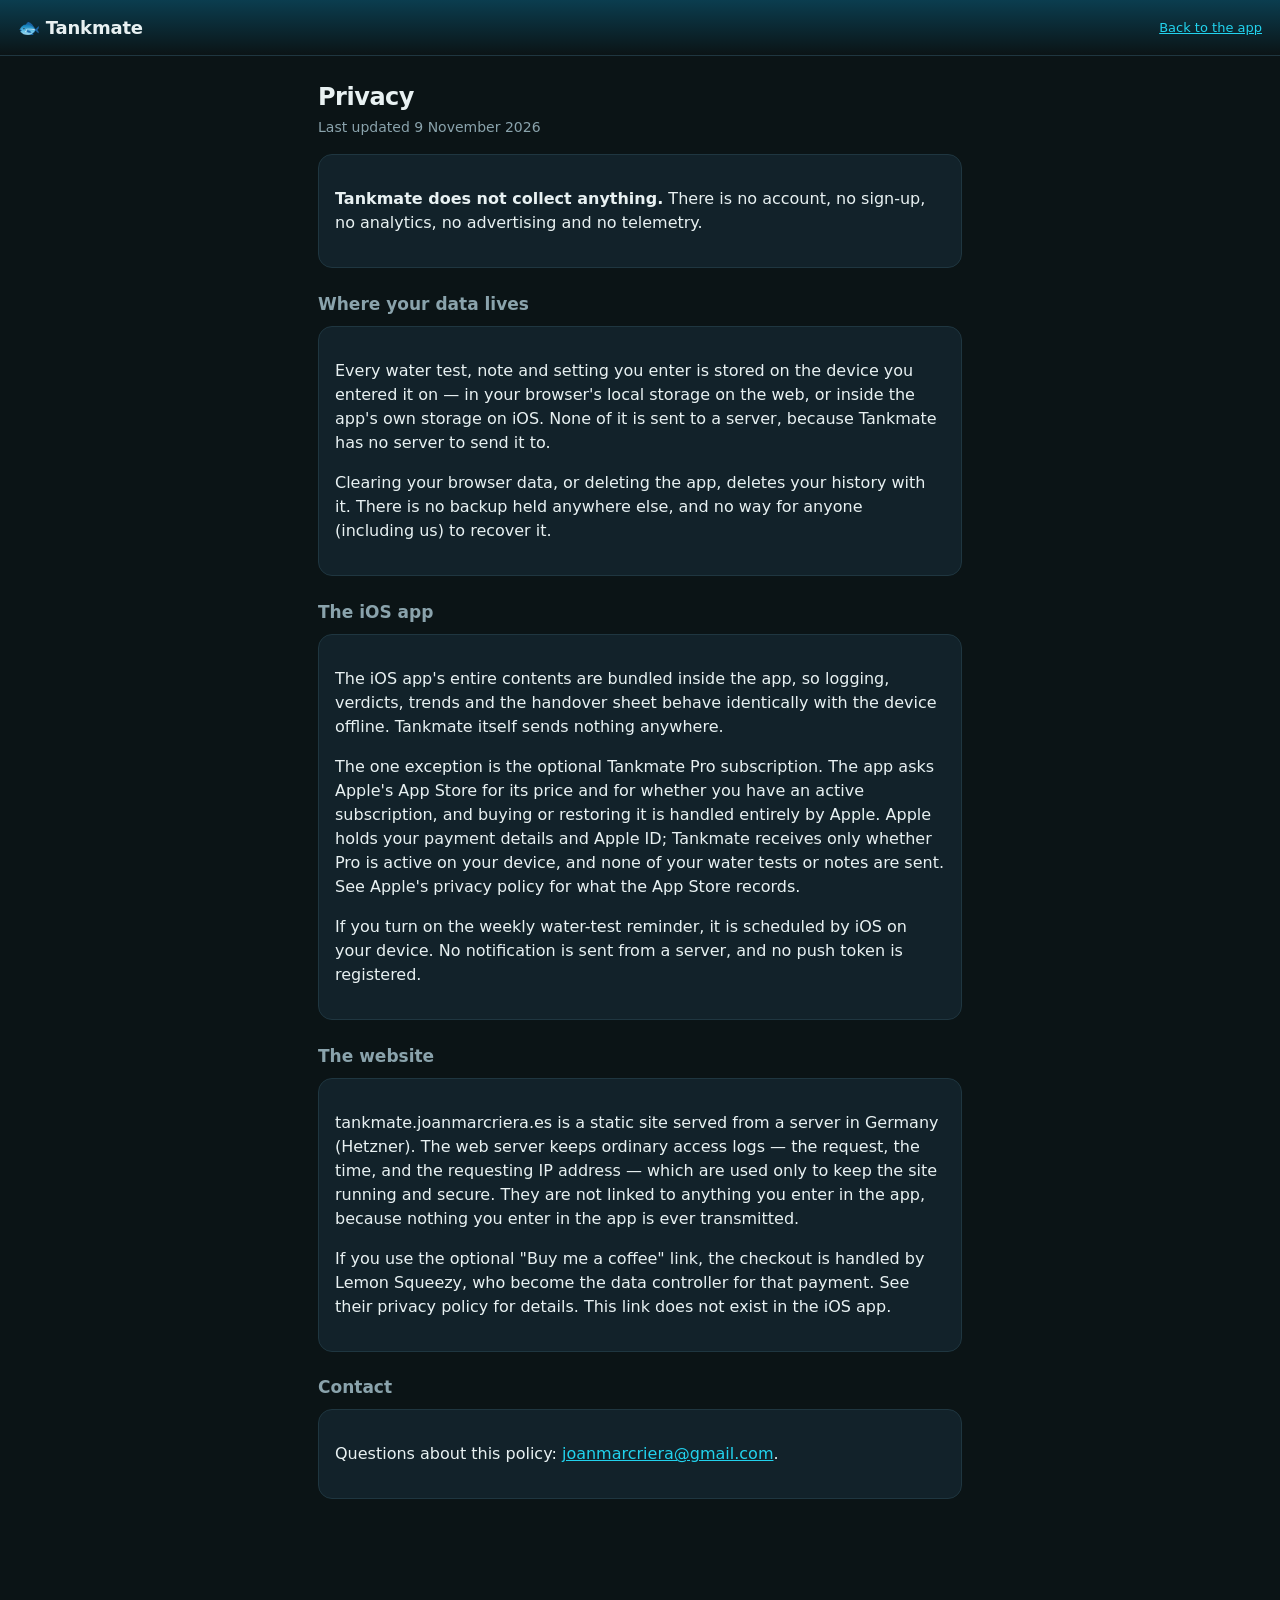
==== commit 4d4b08ca: "fix(privacy): stop claiming the iOS app makes no network requests Tankmate Pro (ProStore.swift) asks" ====
--- a/privacy/index.html
+++ b/privacy/index.html
@@ -2,19 +2,9 @@
 <html lang="en">
 <head>
 <meta charset="utf-8">
-<!-- This page loads no scripts and nothing from other sites; the policy makes that a guarantee. -->
-<meta http-equiv="Content-Security-Policy" content="default-src 'none'; style-src 'self' 'unsafe-inline'; img-src 'self'; base-uri 'none'; form-action 'none'">
 <meta name="viewport" content="width=device-width, initial-scale=1, viewport-fit=cover">
 <meta name="theme-color" content="#0b3d4f">
 <title>Privacy — Tankmate</title>
-<meta name="description" content="What Tankmate stores, where it lives, and what the website and the iOS app send: nothing you enter ever leaves your device.">
-<link rel="canonical" href="https://tankmate.joanmarcriera.es/privacy/">
-<meta property="og:type" content="website">
-<meta property="og:site_name" content="Tankmate">
-<meta property="og:title" content="Privacy — Tankmate">
-<meta property="og:description" content="What Tankmate stores, where it lives, and what the website and the iOS app send: nothing you enter ever leaves your device.">
-<meta property="og:url" content="https://tankmate.joanmarcriera.es/privacy/">
-<link rel="icon" href="../icon.svg" type="image/svg+xml">
 <link rel="stylesheet" href="../styles.css">
 </head>
 <body>
@@ -27,30 +17,31 @@
   <p class="sub">Last updated 9 November 2026</p>
 
   <div class="card">
-    <p><b>Tankmate does not collect anything you enter.</b> There is no account, no sign-up, no
-    analytics, no advertising and no telemetry.</p>
+    <p><b>Tankmate does not collect anything.</b> There is no account, no sign-up, no analytics,
+    no advertising and no telemetry.</p>
   </div>
 
   <h2>Where your data lives</h2>
   <div class="card">
-    <p>Every water test and note you enter is stored on the device you entered it on — in your
-    browser's local storage on the web (under the key <code>tankmate.tests.v1</code>), or inside
-    the app's own storage on iOS. On iOS the reminder day and time you choose are kept in the app's
-    settings on the device. None of it is sent to a server: Tankmate has no backend to send it to.</p>
-    <p>On the web, the service worker also keeps a copy of the app's own files (pages, styles,
-    script, icon) so it opens offline. That cache holds no personal data.</p>
+    <p>Every water test, note and setting you enter is stored on the device you entered it on —
+    in your browser's local storage on the web, or inside the app's own storage on iOS. None of it
+    is sent to a server, because Tankmate has no server to send it to.</p>
     <p>Clearing your browser data, or deleting the app, deletes your history with it. There is no
     backup held anywhere else, and no way for anyone (including us) to recover it.</p>
   </div>
 
   <h2>The iOS app</h2>
   <div class="card">
-    <p>The iOS app makes no network requests at all. Its entire contents are bundled inside the
-    app, so it behaves identically with the device offline. The "Buy me a coffee" link and the
-    Lemon Squeezy script described below are removed from the iOS app when it is built.</p>
+    <p>The iOS app's entire contents are bundled inside the app, so logging, verdicts, trends and
+    the handover sheet behave identically with the device offline. Tankmate itself sends nothing
+    anywhere.</p>
+    <p>The one exception is the optional Tankmate Pro subscription. The app asks Apple's App Store
+    for its price and for whether you have an active subscription, and buying or restoring it is
+    handled entirely by Apple. Apple holds your payment details and Apple ID; Tankmate receives
+    only whether Pro is active on your device, and none of your water tests or notes are sent.
+    See Apple's privacy policy for what the App Store records.</p>
     <p>If you turn on the weekly water-test reminder, it is scheduled by iOS on your device.
     No notification is sent from a server, and no push token is registered.</p>
-    <p>This is why the App Store privacy label for Tankmate says <b>Data Not Collected</b>.</p>
   </div>
 
   <h2>The website</h2>
@@ -59,24 +50,15 @@
     web server keeps ordinary access logs — the request, the time, and the requesting IP address —
     which are used only to keep the site running and secure. They are not linked to anything you
     enter in the app, because nothing you enter in the app is ever transmitted.</p>
-    <p>The app page loads one third-party script: Lemon Squeezy's checkout script, from
-    <code>app.lemonsqueezy.com</code>, which powers the optional "Buy me a coffee" button. Because
-    your browser fetches it on every visit to the app page, Lemon Squeezy receives the technical
-    details any web request carries (your IP address and browser type), and their script may set
-    its own cookies. It is never given your water tests or notes. The privacy and support pages do
-    not load it.</p>
-    <p>If you use the "Buy me a coffee" button, the checkout is handled by Lemon Squeezy, who
-    become the data controller for that payment. See
-    <a href="https://www.lemonsqueezy.com/privacy">their privacy policy</a> for details.</p>
+    <p>If you use the optional "Buy me a coffee" link, the checkout is handled by Lemon Squeezy,
+    who become the data controller for that payment. See their privacy policy for details. This
+    link does not exist in the iOS app.</p>
   </div>
 
   <h2>Contact</h2>
   <div class="card">
     <p>Questions about this policy: <a href="mailto:joanmarcriera@gmail.com">joanmarcriera@gmail.com</a>.</p>
   </div>
-<footer style="text-align:center;color:var(--mut);font-size:13px;padding:18px 0 4px">
-    Made by Marc · <a href="../privacy/">Privacy</a> · <a href="../support/">Support</a>
-  </footer>
 </main>
 </body>
 </html>
--- a/styles.css
+++ b/styles.css
@@ -67,3 +67,7 @@
 canvas{width:100%} .legend{display:flex;gap:14px;flex-wrap:wrap;font-size:12px;color:var(--mut);margin-top:8px}
 .legend i{display:inline-block;width:10px;height:3px;margin-right:4px;vertical-align:middle}
 .empty{color:var(--mut);font-size:14px;text-align:center;padding:20px}
+/* Keyboard focus must be visible on the dark theme (buttons, inputs, playbook summaries). */
+:focus-visible{outline:2px solid var(--acc);outline-offset:2px}
+.sheet :focus-visible{outline-color:#0b3d4f}
+@media (prefers-reduced-motion:reduce){.tab.active{animation:none}}
